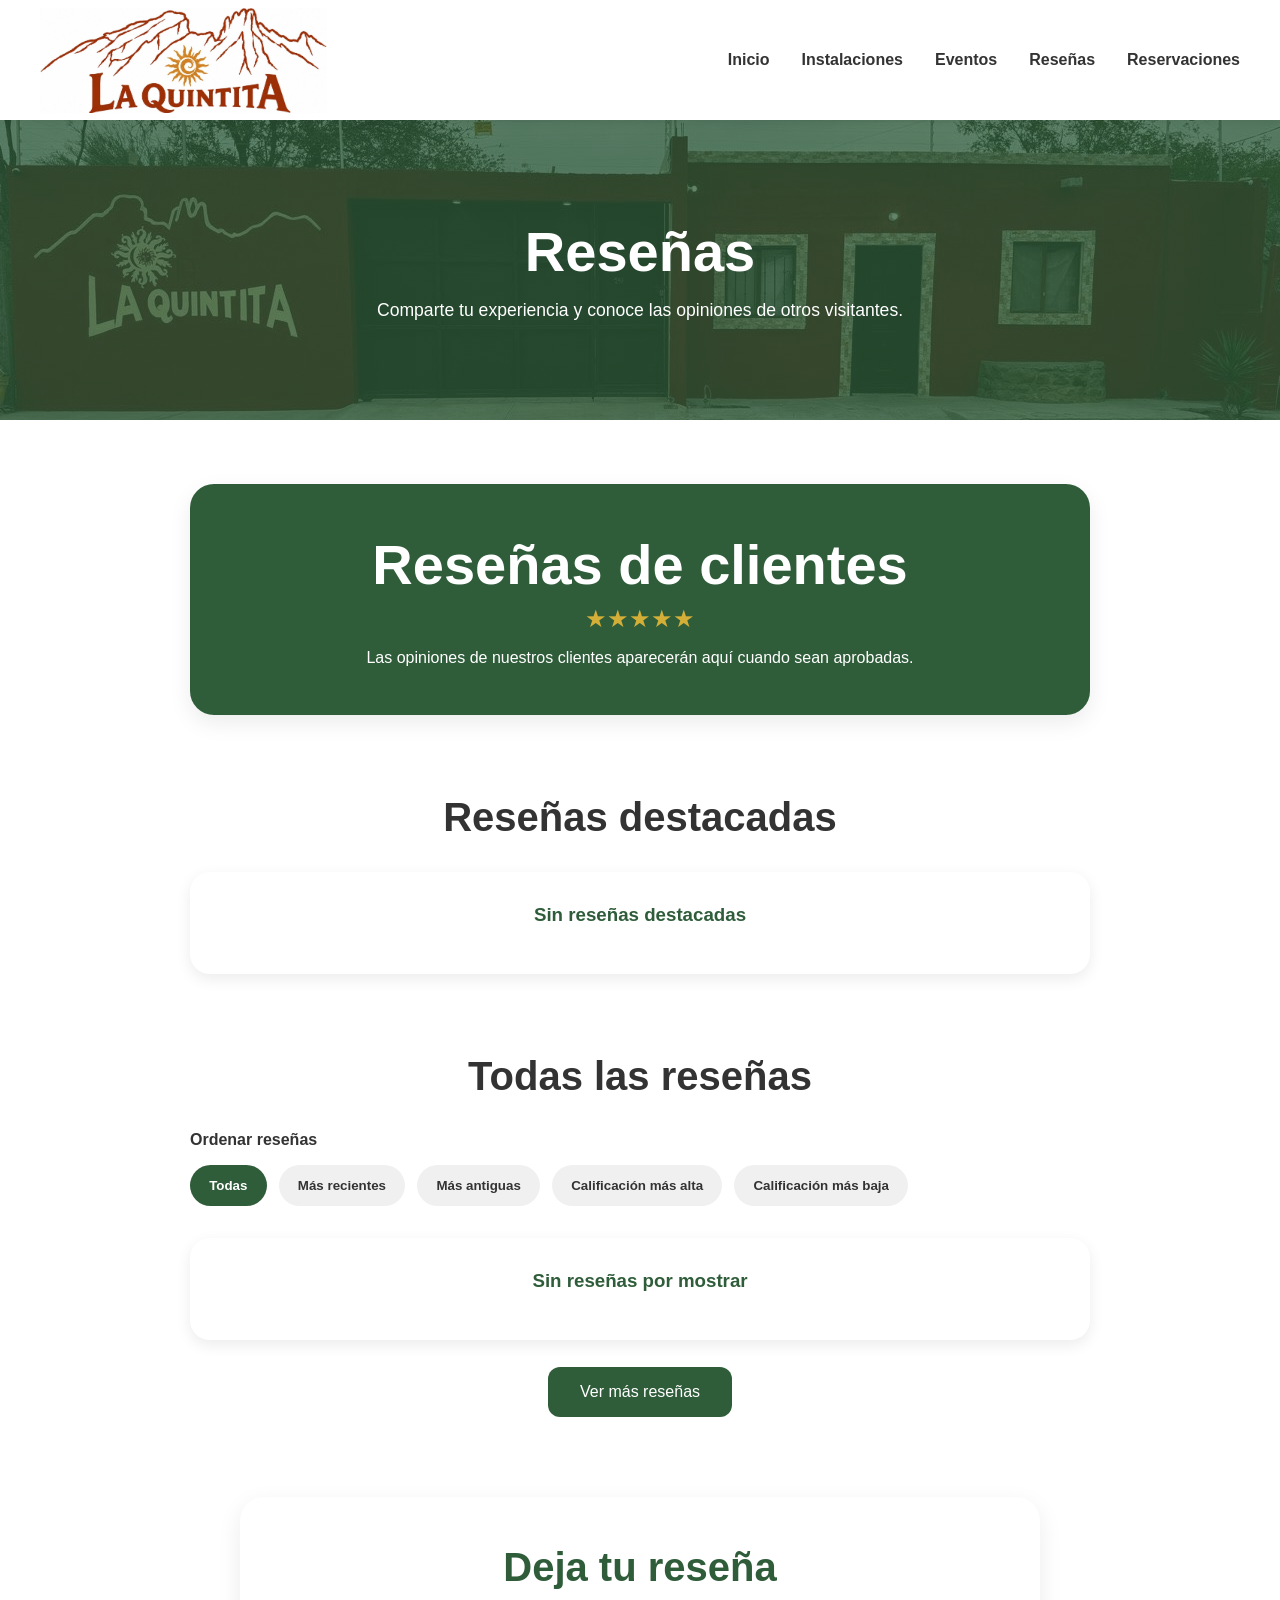
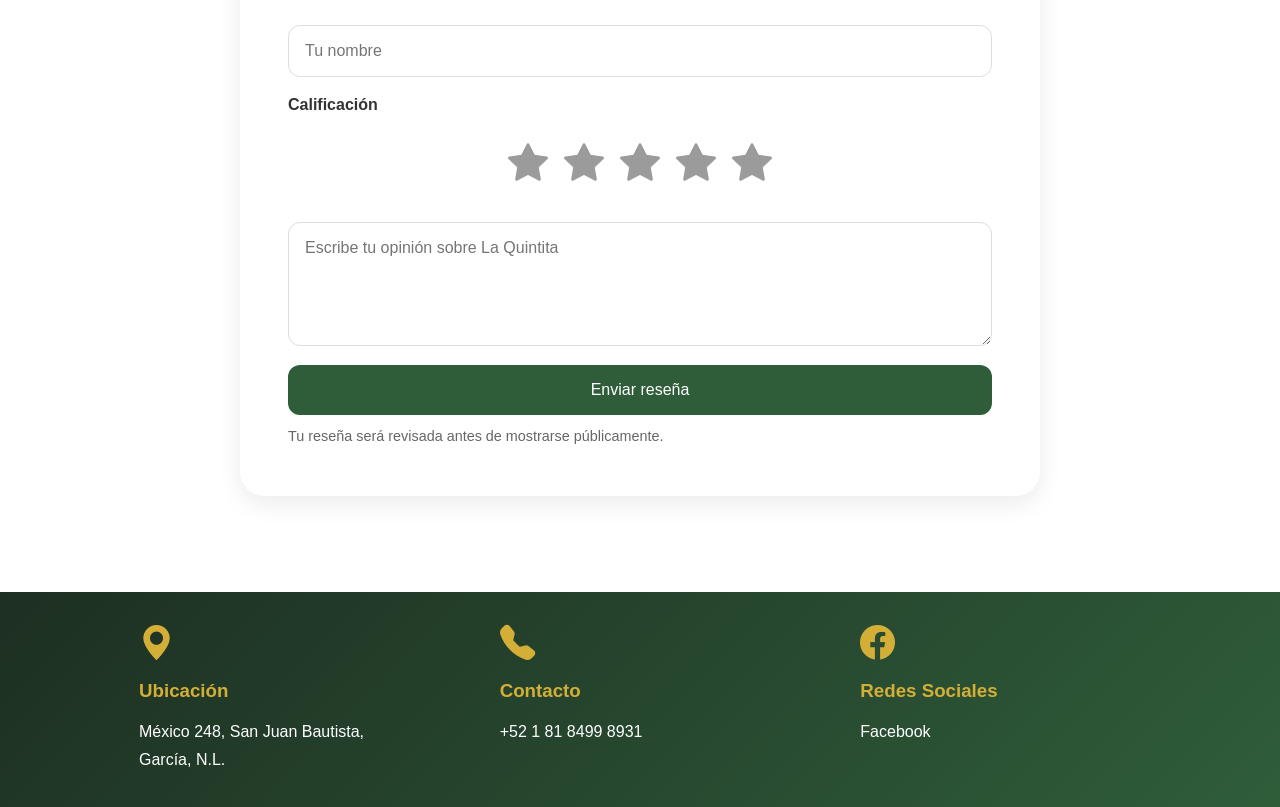
==== resenas.html @ 7386f305 "Add files via upload" ====
<!DOCTYPE html>
<html lang="es">

<head>
    <meta charset="UTF-8">
    <meta name="viewport" content="width=device-width, initial-scale=1.0">
    <title>Reseñas | La Quintita</title>
    <link rel="stylesheet" href="css/style.css">
    <link rel="stylesheet" href="https://cdn.jsdelivr.net/npm/bootstrap-icons@1.11.3/font/bootstrap-icons.min.css">
</head>

<body>
    <header class="site-header">
        <nav class="navbar">
            <a class="logo" href="index.html"><img src="img/logo.jpeg" alt="La Quintita"></a>

            <ul class="nav-links">
                <li><a href="index.html">Inicio</a></li>
                <li><a href="servicios.html">Instalaciones</a></li>
                <li><a href="eventos.html">Eventos</a></li>
                <li><a href="resenas.html">Reseñas</a></li>
                <li><a href="reservaciones.html">Reservaciones</a></li>
            </ul>
        </nav>
    </header>

    <main>
        <section class="page-hero">
            <h1>Reseñas</h1>
            <p>Comparte tu experiencia y conoce las opiniones de otros visitantes.</p>
        </section>

        <section class="section">
            <div class="content-container reviews-section">

                <div class="rating-box">
                    <h2>Reseñas de clientes</h2>
                    <p class="stars">★★★★★</p>
                    <p>
                        Las opiniones de nuestros clientes aparecerán aquí cuando sean aprobadas.
                    </p>
                </div>

                <div>
                    <h2>Reseñas destacadas</h2>

                    <div class="reviews-grid">
                        <article class="review-card">
                            <h3>Sin reseñas destacadas</h3>
                           
                        </article>
                    </div>
                </div>

                <div>
                    <h2>Todas las reseñas</h2>

                    <div class="review-filter">
                        <p>Ordenar reseñas</p>

                        <div class="filter-stars">
                            <button type="button" class="filter-btn active" data-filter="todas">
                                Todas
                            </button>

                            <button type="button" class="filter-btn" data-filter="recientes">
                                Más recientes
                            </button>

                            <button type="button" class="filter-btn" data-filter="antiguas">
                                Más antiguas
                            </button>

                            <button type="button" class="filter-btn" data-filter="mayor">
                                Calificación más alta
                            </button>

                            <button type="button" class="filter-btn" data-filter="menor">
                                Calificación más baja
                            </button>
                        </div>
                    </div>

                    <div class="reviews-grid">
                        <article class="review-card">
                            <h3>Sin reseñas por mostrar</h3>
                            
                        </article>
                    </div>

                    <div class="section-btn">
                        <button type="button" class="btn-form">
                            Ver más reseñas
                        </button>
                    </div>
                </div>

                <form class="reservation-form review-form">
                    <h2>Deja tu reseña</h2>

                    <input type="text" placeholder="Tu nombre" required>

                    <label>Calificación</label>

                    <div class="star-rating" id="starRating">
                        <button type="button" class="star-btn" data-value="1">
                            <i class="bi bi-star-fill"></i>
                        </button>

                        <button type="button" class="star-btn" data-value="2">
                            <i class="bi bi-star-fill"></i>
                        </button>

                        <button type="button" class="star-btn" data-value="3">
                            <i class="bi bi-star-fill"></i>
                        </button>

                        <button type="button" class="star-btn" data-value="4">
                            <i class="bi bi-star-fill"></i>
                        </button>

                        <button type="button" class="star-btn" data-value="5">
                            <i class="bi bi-star-fill"></i>
                        </button>
                    </div>

                    <input type="hidden" id="calificacion" name="calificacion" required>

                    <textarea rows="5" placeholder="Escribe tu opinión sobre La Quintita" required></textarea>

                    <button type="button" class="btn-form">
                        Enviar reseña
                    </button>

                    <small class="personas-note">
                        Tu reseña será revisada antes de mostrarse públicamente.
                    </small>
                </form>

            </div>
        </section>
    </main>

    <footer class="site-footer">
        <div class="container footer-grid">

            <div class="footer-card">
                <div class="footer-icon">
                    <i class="bi bi-geo-alt-fill"></i>
                </div>

                <h3>Ubicación</h3>

                <a href="https://www.google.com/maps/place/M%C3%A9xico+248,+San+Juan+Bautista,+66009+Garc%C3%ADa,+N.L./@25.8215165,-100.6009494,17z/data=!4m15!1m8!3m7!1s0x86629d408b78249b:0x38c496bcc28251c6!2sM%C3%A9xico+248,+San+Juan+Bautista,+66009+Garc%C3%ADa,+N.L.!3b1!8m2!3d25.8215165!4d-100.5983745!16s%2Fg%2F11h8gpzyv8!3m5!1s0x86629d408b78249b:0x38c496bcc28251c6!8m2!3d25.8215165!4d-100.5983745?entry=ttu"
                    target="_blank">
                    México 248, San Juan Bautista, García, N.L.
                </a>
            </div>

            <div class="footer-card">
                <div class="footer-icon">
                    <i class="bi bi-telephone-fill"></i>
                </div>

                <h3>Contacto</h3>

                <a href="tel:+528184998931">
                    +52 1 81 8499 8931
                </a>
            </div>

            <div class="footer-card">
                <div class="footer-icon">
                    <i class="bi bi-facebook"></i>
                </div>

                <h3>Redes Sociales</h3>

                <a href="https://www.facebook.com/profile.php?id=61584174246293" target="_blank">
                    Facebook
                </a>
            </div>

        </div>
    </footer>

    <script src="js/resenas.js"></script>
</body>

</html>
---- css/style.css ----
:root {
    --verde: #2F5D3A;
    --verde-hover: #23492d;
    --dorado: #D4AF37;
    --gris: #f5f5f5;
    --texto: #333;
    --blanco: #fff;
}

* {
    margin: 0;
    padding: 0;
    box-sizing: border-box;
}

html {
    scroll-behavior: smooth;
    overflow-y: scroll;
}

body {
    font-family: 'Segoe UI', Arial, sans-serif;
    color: var(--texto);
    background: var(--blanco);
    overflow-x: hidden;
}

img {
    width: 100%;
    display: block;
}

.container {
    width: 90%;
    max-width: 1050px;
    margin: 0 auto;
}

.content-container {
    width: 90%;
    max-width: 900px;
    margin: 0 auto;
}

.section {
    padding: 4rem 0;
}

.section-gray {
    background: var(--gris);
}

h1,
h2,
h3 {
    font-weight: 700;
}

h2 {
    font-size: 2.5rem;
    margin-bottom: 2rem;
    text-align: center;
}

/* HEADER */
.site-header {
    position: sticky;
    top: 0;
    z-index: 1000;
    height: 120px;
    background: #fff;
    box-shadow: 0 2px 10px rgba(0, 0, 0, .08);
}

.navbar {
    width: 95%;
    max-width: 1200px;
    height: 120px;
    margin: 0 auto;
    display: flex;
    justify-content: space-between;
    align-items: center;
}

.logo {
    display: flex;
    align-items: center;
}

.logo img {
    height: 105px;
    width: auto;
}

.nav-links {
    display: flex;
    gap: 2rem;
    list-style: none;
}

.nav-links a {
    text-decoration: none;
    color: var(--texto);
    font-weight: 600;
    transition: .3s;
}

.nav-links a:hover {
    color: var(--verde);
}

/* PAGE HERO */
.page-hero {
    height: 300px;
    width: 100%;
    padding: 0;
    background: linear-gradient(rgba(47, 93, 58, .75), rgba(47, 93, 58, .75)), url('../img/vista.jpg') center/cover;
    color: #fff;
    text-align: center;
    display: flex;
    flex-direction: column;
    justify-content: center;
    align-items: center;
}

.page-hero h1 {
    font-size: 3.5rem;
    margin-bottom: 1rem;
}

.page-hero p {
    font-size: 1.1rem;
}

/* INICIO */
.hero-grid {
    display: grid;
    grid-template-columns: 1fr 1fr;
    gap: 3rem;
    align-items: center;
}

.hero-content h2 {
    font-size: 4rem;
    text-align: left;
    margin-bottom: 1rem;
}

.hero-content p {
    font-size: 1.1rem;
    line-height: 1.8;
}

.btn {
    display: inline-block;
    margin-top: 2rem;
    background: var(--verde);
    color: #fff;
    text-decoration: none;
    padding: 1rem 2rem;
    border-radius: 10px;
    transition: .3s;
}

.btn:hover,
.btn-form:hover {
    background: var(--verde-hover);
}

.hero-slider {
    position: relative;
}

.slide {
    display: none;
    height: 500px;
    object-fit: cover;
    border-radius: 20px;
}

.slide.active {
    display: block;
}

.slider-dots {
    display: flex;
    justify-content: center;
    gap: .8rem;
    margin-top: 1rem;
}

.dot {
    width: 12px;
    height: 12px;
    border-radius: 50%;
    background: #cfcfcf;
    cursor: pointer;
}

.dot.active {
    background: var(--verde);
}

.about-grid {
    display: grid;
    grid-template-columns: 1fr 1fr;
    gap: 4rem;
    align-items: center;
}

.about-grid img {
    height: 400px;
    object-fit: cover;
    border-radius: 20px;
}

.about-grid p {
    line-height: 2;
    font-size: 1.05rem;
}

/* LISTA DE INCLUIDO */
.included-list-box {
    background: linear-gradient(135deg, #f5f5f5, #ffffff);
    padding: 3.5rem;
    border-radius: 28px;
    box-shadow: 0 10px 30px rgba(0, 0, 0, .08);
    border: 1px solid #eeeeee;
}

.included-list-box h2 {
    margin-bottom: 2.5rem;
}

.included-list {
    display: grid;
    grid-template-columns: repeat(2, 1fr);
    gap: 1.2rem 2rem;
    max-width: 900px;
    margin: 0 auto;
}

.included-list-item {
    display: flex;
    align-items: center;
    gap: 1rem;
    background: white;
    padding: 1.1rem 1.3rem;
    border-radius: 16px;
    font-weight: 600;
    color: var(--texto);
    box-shadow: 0 6px 18px rgba(0, 0, 0, .07);
    border-left: 5px solid var(--verde);
    transition: .3s;
}

.included-list-item:hover {
    transform: translateY(-5px);
    box-shadow: 0 10px 24px rgba(0, 0, 0, .12);
}

.included-list-item i {
    width: 42px;
    height: 42px;
    min-width: 42px;
    border-radius: 50%;
    background: var(--verde);
    color: var(--dorado);
    display: flex;
    align-items: center;
    justify-content: center;
    font-size: 1.3rem;
}

.included-list-item span {
    font-size: 1rem;
}

.included-note {
    text-align: center;
    margin-top: 2.5rem;
    font-weight: 700;
    color: var(--verde);
    font-size: 1.1rem;
}

.section-btn {
    text-align: center;
    margin-top: 1.7rem;
}

/* INSTALACIONES */
.service-list,
.event-gallery,
.reviews-section {
    display: grid;
    gap: 5rem;
}

.service-item {
    display: grid;
    grid-template-columns: 1fr 1fr;
    gap: 3rem;
    align-items: center;
}

.service-reverse img {
    order: 2;
}

.service-item img {
    height: 380px;
    object-fit: cover;
    border-radius: 22px;
    box-shadow: 0 10px 25px rgba(0, 0, 0, .12);
}

.service-item h2 {
    text-align: left;
    color: var(--verde);
    margin-bottom: 1rem;
}

.service-item p {
    line-height: 1.8;
    margin-bottom: 1rem;
}

.service-item ul {
    padding-left: 1.2rem;
    line-height: 2;
}

/* EVENTOS */
.event-block {
    background: #fff;
    padding: 2rem;
    border-radius: 22px;
    box-shadow: 0 8px 22px rgba(0, 0, 0, .08);
}

.event-block h2 {
    text-align: left;
    color: var(--verde);
    margin-bottom: .5rem;
}

.event-block p {
    margin-bottom: 2rem;
    color: #666;
    line-height: 1.8;
}

.event-photos {
    display: grid;
    grid-template-columns: repeat(3, 1fr);
    gap: 1.5rem;
}

.event-photos img {
    height: 260px;
    object-fit: cover;
    border-radius: 18px;
}

/* RESEÑAS */
.rating-box {
    background: var(--verde);
    color: #fff;
    text-align: center;
    padding: 3rem;
    border-radius: 24px;
    box-shadow: 0 8px 22px rgba(0, 0, 0, .08);
}

.rating-box h2 {
    color: #fff;
    font-size: 3.5rem;
    margin-bottom: .5rem;
}

.stars {
    color: var(--dorado);
    font-size: 1.5rem;
    margin-bottom: 1rem;
}

.reviews-grid {
    display: grid;
    grid-template-columns: repeat(auto-fit, minmax(250px, 1fr));
    gap: 2rem;
}

.review-card {
    background: #fff;
    padding: 2rem;
    border-radius: 20px;
    text-align: center;
    box-shadow: 0 5px 15px rgba(0, 0, 0, .08);
}

.review-card h3 {
    color: var(--verde);
    margin-bottom: 1rem;
}

.review-card p {
    line-height: 1.7;
}

/* RESERVACIONES */
.reservation-form {
    width: 100%;
    max-width: 800px;
    margin: 0 auto;
    background: #fff;
    padding: 3rem;
    border-radius: 24px;
    box-shadow: 0 8px 25px rgba(0, 0, 0, .08);
    display: grid;
    gap: 1.2rem;
}

.reservation-form h2 {
    color: var(--verde);
    margin-bottom: 1rem;
}

.reservation-form input,
.reservation-form select,
.reservation-form textarea {
    width: 100%;
    padding: 1rem;
    border: 1px solid #ddd;
    border-radius: 12px;
    font-family: inherit;
    font-size: 1rem;
}

.reservation-form label {
    font-weight: 600;
}

.personas-note {
    display: block;
    margin-top: -.5rem;
    color: #666;
    line-height: 1.5;
    font-size: .9rem;
}

.included-box {
    background: #eef5ee;
    padding: 1.5rem;
    border-radius: 16px;
    border-left: 5px solid var(--verde);
}

.included-box h3 {
    color: var(--verde);
    margin-bottom: .8rem;
}

.included-box ul {
    padding-left: 1.2rem;
    line-height: 2;
}

.quote-box {
    background: var(--gris);
    padding: 1.5rem;
    border-radius: 16px;
    line-height: 2;
}

.quote-box h3 {
    color: var(--verde);
    margin-bottom: .5rem;
}

.total {
    font-size: 1.3rem;
    color: var(--verde);
}

.btn-form {
    border: none;
    background: var(--verde);
    color: #fff;
    padding: 1rem 2rem;
    border-radius: 12px;
    font-size: 1rem;
    cursor: pointer;
    transition: .3s;
}

/* FOOTER */
.site-footer {
    background: linear-gradient(135deg, #1d2f22, #2f5d3a);
    color: white;
    padding: 0.5rem 0;
    margin-top: 2rem;
}

.footer-grid {
    display: grid;
    grid-template-columns: repeat(3, 1fr);
    gap: 2rem;
}


.footer-card {
    padding: 1.5rem;
    transition: .3s;
}

.footer-card:hover {
    transform: translateY(-8px);
}

.footer-icon {
    font-size: 2.2rem;
    color: var(--dorado);
    margin-bottom: 1rem;
}

.footer-card h3 {
    color: var(--dorado);
    margin-bottom: 1rem;
}

.footer-card a,
.footer-card p {
    color: white;
    text-decoration: none;
    line-height: 1.8;
}

.footer-card a:hover {
    color: var(--dorado);
}

/* RESPONSIVE */
@media(max-width:900px) {

    .site-header,
    .navbar {
        height: auto;
    }

    .navbar {
        flex-direction: column;
        gap: 1rem;
        padding: 1rem 0;
    }

    .logo img {
        height: 75px;
    }

    .nav-links {
        gap: 1rem;
        font-size: .9rem;
        flex-wrap: wrap;
        justify-content: center;
    }

    .hero-grid,
    .about-grid,
    .service-item {
        grid-template-columns: 1fr;
    }

    .service-reverse img {
        order: 0;
    }

    .event-photos {
        grid-template-columns: 1fr;
    }

    .footer-grid {
        grid-template-columns: 1fr;
        text-align: center;
    }

    .hero-content h2 {
        font-size: 2.5rem;
    }

    .page-hero h1 {
        font-size: 2.4rem;
    }
}

@media (max-width: 700px) {
    .included-list-box {
        padding: 2rem 1rem;
    }

    .included-list-box h2 {
        font-size: 2rem;
        line-height: 1.2;
    }

    .included-list {
        grid-template-columns: 1fr;
    }

    .included-list-item {
        padding: 1rem;
        gap: .8rem;
    }

    .included-list-item span {
        font-size: .95rem;
        line-height: 1.4;
    }

    .included-list-item i {
        width: 40px;
        height: 40px;
        min-width: 40px;
        font-size: 1.1rem;
    }

    .reservation-form {
        padding: 2rem 1.2rem;
    }
}



/*reseñas */

.star-rating {
    display: flex;
    gap: 1rem;
    justify-content: center;
    margin: .5rem 0 1rem;
}

.star-btn {
    border: none;
    background: transparent;
    cursor: pointer;
    font-size: 2.5rem;
    color: #9b9b9b;
    transition: .2s;
}

.star-btn.active {
    color: var(--dorado);
}

.star-btn:hover {
    transform: scale(1.1);
}

.review-filter {
    margin: 2rem 0;
}

.review-filter p {
    font-weight: 600;
    margin-bottom: 1rem;
    color: var(--verde-oscuro);
}

.filter-stars {
    display: flex;
    flex-wrap: wrap;
    gap: .75rem;
}

.filter-btn {
    border: none;
    background: #f0f0f0;
    color: var(--verde-oscuro);
    padding: .8rem 1.2rem;
    border-radius: 999px;
    cursor: pointer;
    font-weight: 600;
    transition: .3s;
}

.filter-btn:hover {
    background: var(--verde);
    color: white;
}

.filter-btn.active {
    background: var(--verde);
    color: white;
}


/*     */

@media (max-width: 900px) {
    .site-header,
    .navbar {
        height: auto;
    }

    .navbar {
        flex-direction: column;
        gap: 1rem;
        padding: 1rem 0;
    }

    .logo img {
        height: 75px;
    }

    .nav-links {
        gap: 1rem;
        font-size: .9rem;
        flex-wrap: wrap;
        justify-content: center;
    }

    .hero-grid,
    .about-grid,
    .service-item {
        grid-template-columns: 1fr;
    }

    .service-reverse img {
        order: 0;
    }

    .event-photos {
        grid-template-columns: 1fr;
    }

    .hero-content h2 {
        font-size: 2.5rem;
    }

    .page-hero h1 {
        font-size: 2.4rem;
    }

    .footer-grid {
        grid-template-columns: 1fr;
        gap: .5rem;
        text-align: center;
    }

    .footer-card {
        padding: .7rem 1rem;
    }

    .footer-icon {
        font-size: 1.6rem;
        margin-bottom: .3rem;
    }

    .footer-card h3 {
        font-size: 1rem;
        margin-bottom: .3rem;
    }

    .footer-card a,
    .footer-card p {
        font-size: .9rem;
        line-height: 1.4;
    }
}

@media (max-width: 700px) {
    .included-list-box {
        padding: 2rem 1rem;
    }

    .included-list-box h2 {
        font-size: 2rem;
        line-height: 1.2;
    }

    .included-list {
        grid-template-columns: 1fr;
    }

    .included-list-item {
        padding: 1rem;
        gap: .8rem;
    }

    .included-list-item span {
        font-size: .95rem;
        line-height: 1.4;
    }

    .included-list-item i {
        width: 40px;
        height: 40px;
        min-width: 40px;
        font-size: 1.1rem;
    }

    .reservation-form {
        padding: 2rem 1.2rem;
    }
}

@media (max-width: 500px) {
    .section {
        padding: 4rem 0;
    }

    .page-hero {
        height: 260px;
        padding: 0 1rem;
    }

    .page-hero h1 {
        font-size: 2.2rem;
    }

    .page-hero p {
        font-size: 1rem;
    }

    .hero-content h2 {
        font-size: 2.3rem;
    }

    .hero-slider .slide {
        height: 380px;
    }

    .about-grid img {
        height: 320px;
    }

    .site-footer {
        padding: .8rem 0;
    }

    .footer-grid {
        gap: .2rem;
    }

    .footer-card {
        padding: .45rem 1rem;
    }
}
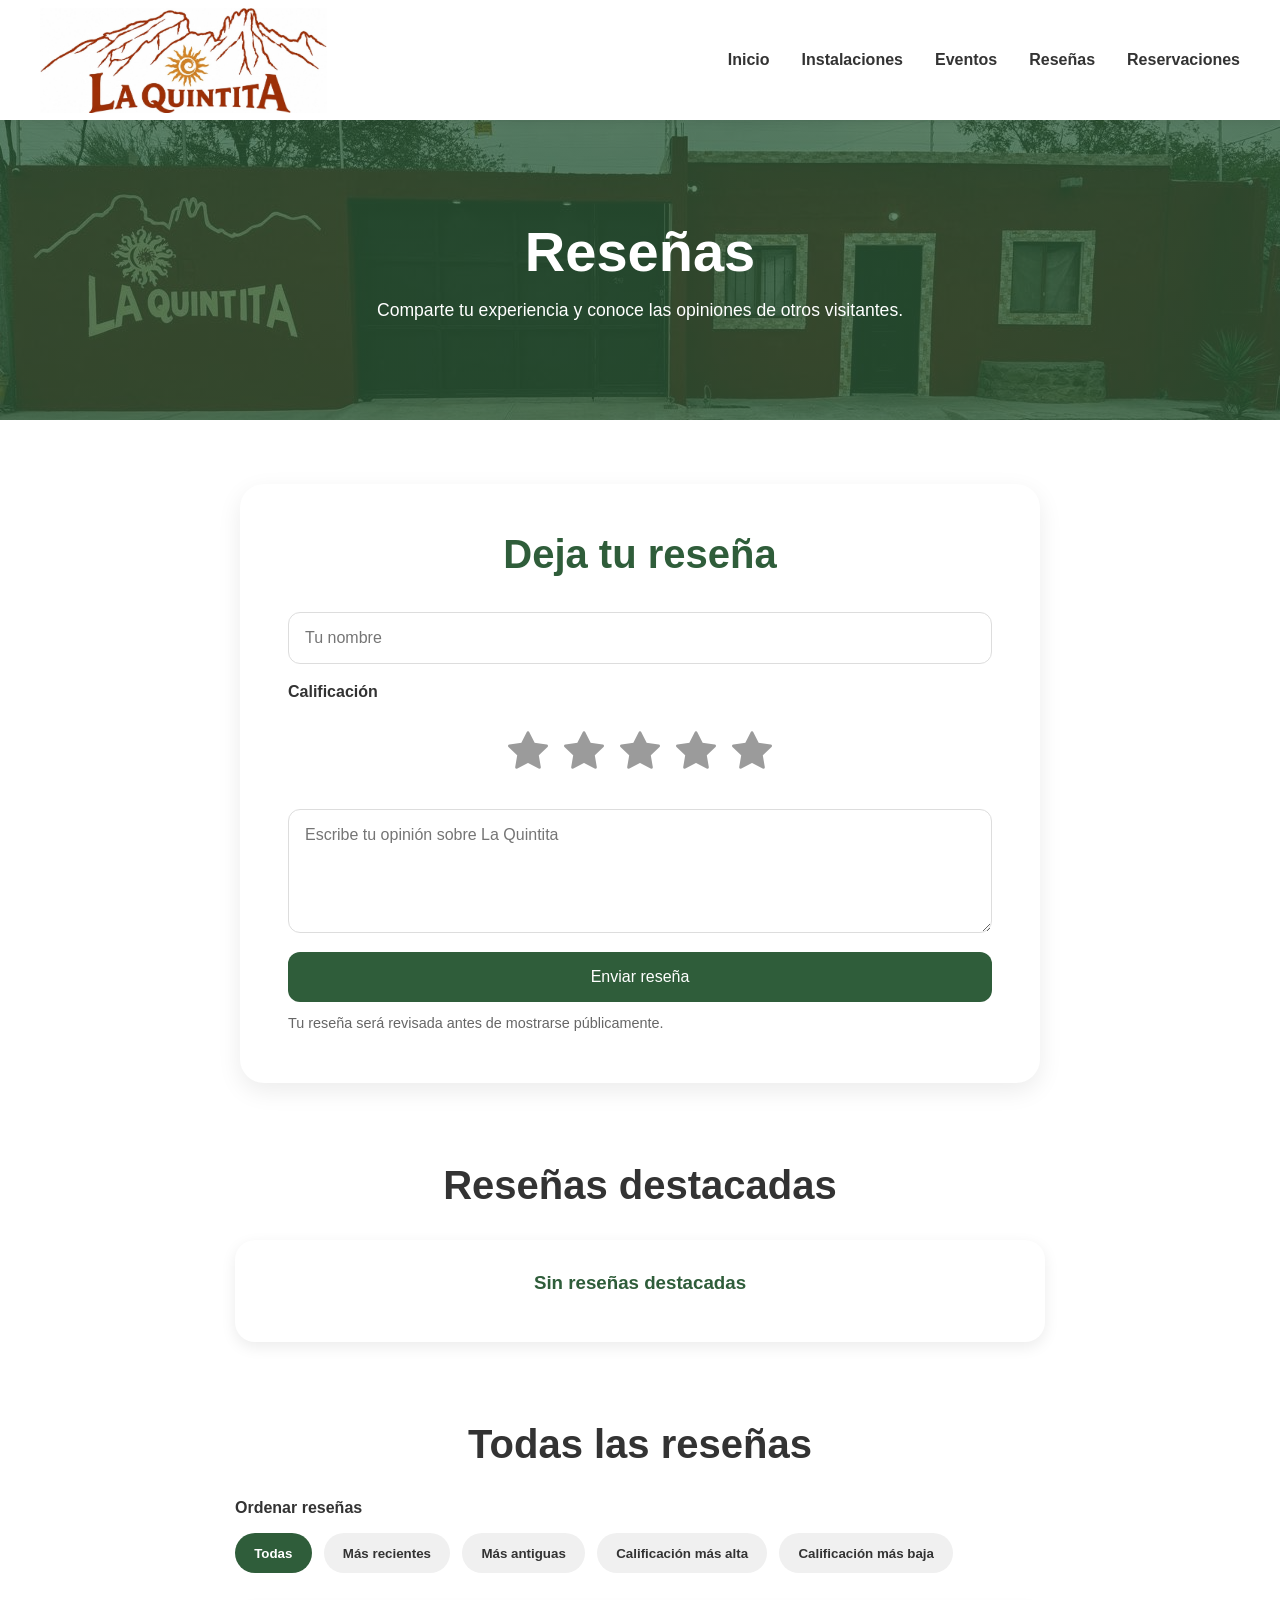
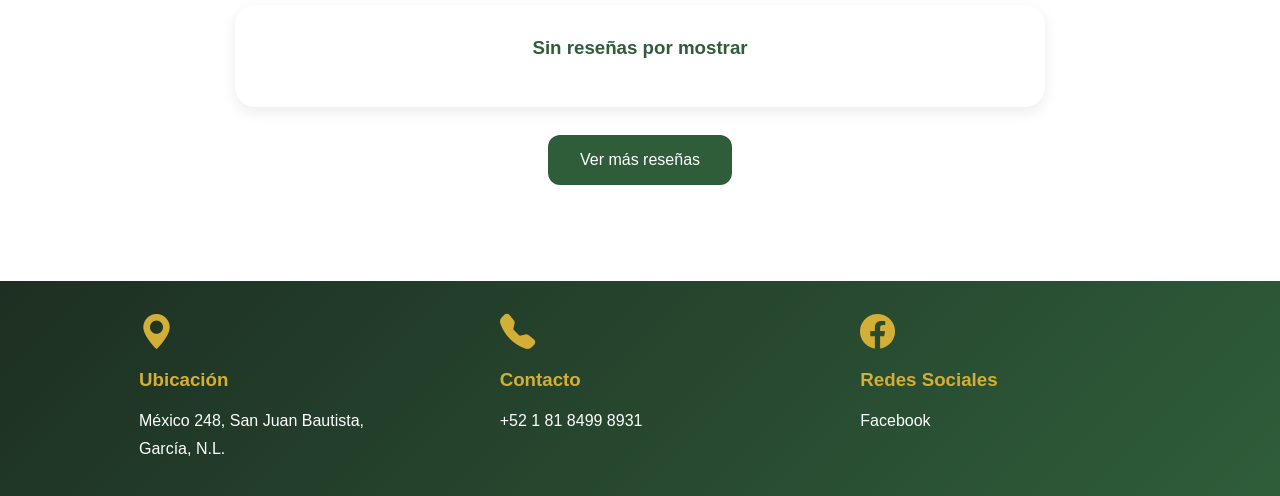
==== commit c92487dd: "Add files via upload" ====
--- a/resenas.html
+++ b/resenas.html
@@ -33,15 +33,49 @@
         <section class="section">
             <div class="content-container reviews-section">
 
-                <div class="rating-box">
-                    <h2>Reseñas de clientes</h2>
-                    <p class="stars">★★★★★</p>
-                    <p>
-                        Las opiniones de nuestros clientes aparecerán aquí cuando sean aprobadas.
-                    </p>
-                </div>
+                <form class="reservation-form review-form">
+                    <h2>Deja tu reseña</h2>
 
-                <div>
+                    <input type="text" placeholder="Tu nombre" required>
+
+                    <label>Calificación</label>
+
+                    <div class="star-rating" id="starRating">
+                        <button type="button" class="star-btn" data-value="1">
+                            <i class="bi bi-star-fill"></i>
+                        </button>
+
+                        <button type="button" class="star-btn" data-value="2">
+                            <i class="bi bi-star-fill"></i>
+                        </button>
+
+                        <button type="button" class="star-btn" data-value="3">
+                            <i class="bi bi-star-fill"></i>
+                        </button>
+
+                        <button type="button" class="star-btn" data-value="4">
+                            <i class="bi bi-star-fill"></i>
+                        </button>
+
+                        <button type="button" class="star-btn" data-value="5">
+                            <i class="bi bi-star-fill"></i>
+                        </button>
+                    </div>
+
+                    <input type="hidden" id="calificacion" name="calificacion" required>
+
+                    <textarea rows="5" placeholder="Escribe tu opinión sobre La Quintita" required></textarea>
+
+                    <button type="button" class="btn-form">
+                        Enviar reseña
+                    </button>
+
+                    <small class="personas-note">
+                        Tu reseña será revisada antes de mostrarse públicamente.
+                    </small>
+                </form>
+
+                <div class="content-container">
                     <h2>Reseñas destacadas</h2>
 
                     <div class="reviews-grid">
@@ -52,7 +86,7 @@
                     </div>
                 </div>
 
-                <div>
+                <div class="content-container">
                     <h2>Todas las reseñas</h2>
 
                     <div class="review-filter">
@@ -95,47 +129,7 @@
                     </div>
                 </div>
 
-                <form class="reservation-form review-form">
-                    <h2>Deja tu reseña</h2>
-
-                    <input type="text" placeholder="Tu nombre" required>
-
-                    <label>Calificación</label>
-
-                    <div class="star-rating" id="starRating">
-                        <button type="button" class="star-btn" data-value="1">
-                            <i class="bi bi-star-fill"></i>
-                        </button>
-
-                        <button type="button" class="star-btn" data-value="2">
-                            <i class="bi bi-star-fill"></i>
-                        </button>
-
-                        <button type="button" class="star-btn" data-value="3">
-                            <i class="bi bi-star-fill"></i>
-                        </button>
-
-                        <button type="button" class="star-btn" data-value="4">
-                            <i class="bi bi-star-fill"></i>
-                        </button>
-
-                        <button type="button" class="star-btn" data-value="5">
-                            <i class="bi bi-star-fill"></i>
-                        </button>
-                    </div>
-
-                    <input type="hidden" id="calificacion" name="calificacion" required>
-
-                    <textarea rows="5" placeholder="Escribe tu opinión sobre La Quintita" required></textarea>
-
-                    <button type="button" class="btn-form">
-                        Enviar reseña
-                    </button>
-
-                    <small class="personas-note">
-                        Tu reseña será revisada antes de mostrarse públicamente.
-                    </small>
-                </form>
+                
 
             </div>
         </section>
